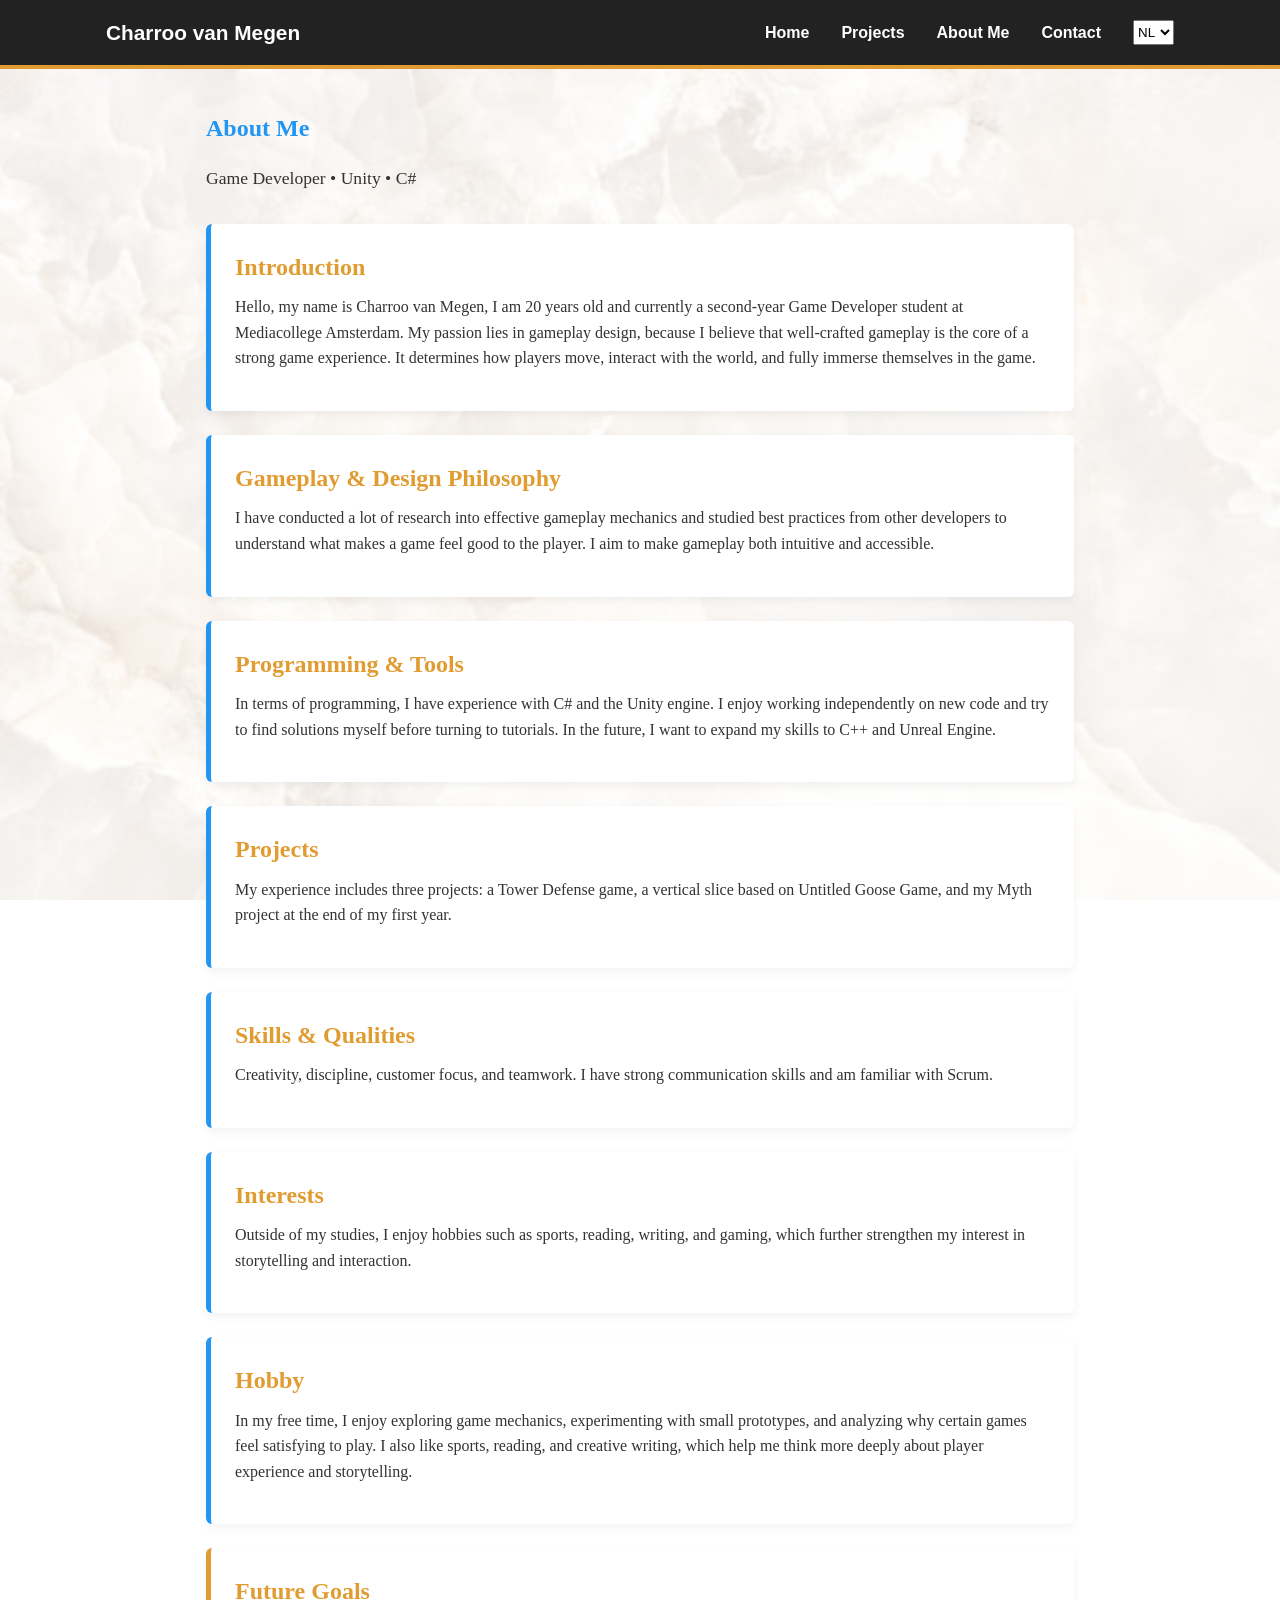
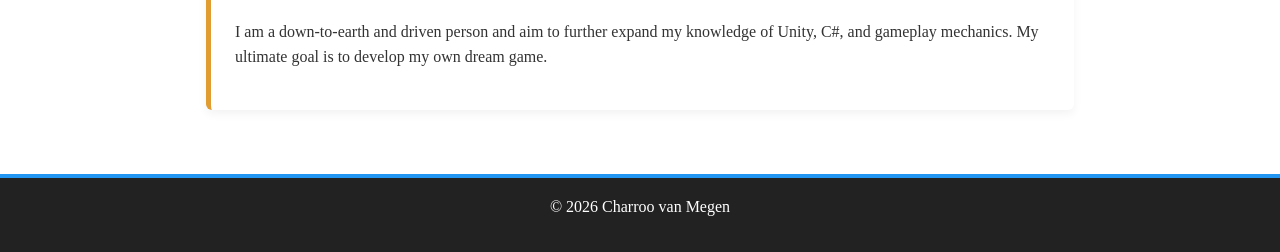
==== about.html @ 929fa4f2 "Add files via upload" ====
<!DOCTYPE html>
<html lang="nl">
<head>
  <meta charset="UTF-8">
  <title data-i18n="page_about_title">About Me</title>
  <link rel="stylesheet" href="style.css">
</head>
<body>

<header>
  <nav class="navbar">

    <div class="logo">
      <a href="index.html">Charroo van Megen</a>
    </div>

    <div class="nav-links">
      <a href="index.html" data-i18n="nav_home">Home</a>
      <a href="projects.html" data-i18n="nav_projects">Projects</a>
      <a href="about.html" data-i18n="nav_about">About Me</a>
      <a href="contact.html" data-i18n="nav_contact">Contact</a>

      <select id="languageSelect" onchange="setLanguage(this.value)">
        <option value="nl">NL</option>
        <option value="en">EN</option>
        <option value="es">ES</option>
      </select>
    </div>

  </nav>
</header>

<div class="container">

  <!-- Header -->
  <section class="about-header">
    <h1 data-i18n="about_title">About Me</h1>
    <p class="intro" data-i18n="about_subtitle">
      Game Developer • Unity • C#
    </p>
  </section>

  <!-- Introduction -->
  <section class="about-section">
    <h2 data-i18n="about_intro_title">Introduction</h2>
    <p data-i18n="about_intro">
      Hello, my name is Charroo van Megen, I am 20 years old and currently a second-year Game Developer student at Mediacollege Amsterdam. 
      My passion lies in gameplay design, because I believe that well-crafted gameplay is the core of a strong game experience. 
      It determines how players move, interact with the world, and fully immerse themselves in the game.
    </p>
  </section>

  <!-- Gameplay Philosophy -->
  <section class="about-section">
    <h2 data-i18n="about_gameplay_title">Gameplay & Design Philosophy</h2>
    <p data-i18n="about_gameplay_text">
      I have conducted a lot of research into effective gameplay mechanics and studied best practices from other developers 
      to understand what makes a game feel good to the player. I aim to make gameplay both intuitive and accessible.
    </p>
  </section>

  <!-- Programming -->
  <section class="about-section">
    <h2 data-i18n="about_programming_title">Programming & Tools</h2>
    <p data-i18n="about_programming_text">
      In terms of programming, I have experience with C# and the Unity engine. I enjoy working independently on new code 
      and try to find solutions myself before turning to tutorials. In the future, I want to expand my skills to C++ and Unreal Engine.
    </p>
  </section>

  <!-- Projects -->
  <section class="about-section">
    <h2 data-i18n="about_projects_title">Projects</h2>
    <p data-i18n="about_projects_text">
      My experience includes three projects: a Tower Defense game, a vertical slice based on Untitled Goose Game, 
      and my Myth project at the end of my first year.
    </p>
  </section>

  <!-- Skills -->
  <section class="about-section">
    <h2 data-i18n="about_skills_title">Skills & Qualities</h2>
    <p data-i18n="about_skills_text">
      Creativity, discipline, customer focus, and teamwork. I have strong communication skills and am familiar with Scrum.
    </p>
  </section>

  <!-- Interests -->
  <section class="about-section">
    <h2 data-i18n="about_interests_title">Interests</h2>
    <p data-i18n="about_interests_text">
      Outside of my studies, I enjoy hobbies such as sports, reading, writing, and gaming, which further strengthen my interest in storytelling and interaction.
    </p>
  </section>

  <!-- 🔽 NEW: Hobby (Collapsible) -->
  <section class="about-section">
    <h2 class="collapsible" onclick="toggleSection(this)">
      <span data-i18n="about_hobby_title">Hobby</span>
    </h2>
    <p class="collapsible-content" data-i18n="about_hobby_text">
      In my free time, I enjoy exploring game mechanics, experimenting with small prototypes, 
      and analyzing why certain games feel satisfying to play. I also like sports, reading, 
      and creative writing, which help me think more deeply about player experience and storytelling.
    </p>
  </section>

  <!-- Goals -->
  <section class="about-section about-goal">
    <h2 data-i18n="about_goals_title">Future Goals</h2>
    <p data-i18n="about_goals">
      I am a down-to-earth and driven person and aim to further expand my knowledge of Unity, C#, and gameplay mechanics. 
      My ultimate goal is to develop my own dream game.
    </p>
  </section>

</div>

<footer>
  <p data-i18n="footer">© 2026 Charroo van Megen</p>
</footer>

<script src="script.js"></script>
</body>
</html>
---- style.css ----
/* =========================
   VARIABLES
========================= */
:root {
  --dark: #222;
  --light-bg: #f4f4f4;
  --text: #333;
  --white: #ffffff;

  --mango: #E09C31;
  --azure: #2196F3;
}

/* =========================
   RESET & BASE
========================= */
* {
  margin: 0;
  padding: 0;
  box-sizing: border-box;
}

html, body {
  height: 100%;
}

body {
  font-family: 'Playfair Display', serif;
  background: url('Quartz.Background.jpg') no-repeat center center fixed;
  background-size: cover;
  color: var(--text);
  line-height: 1.6;

  display: flex;
  flex-direction: column;
}

/* Optional overlay for readability */
body::before {
  content: "";
  position: fixed;
  top: 0; left: 0;
  width: 100%; height: 100%;
  background: rgba(255, 255, 255, 0.7);
  z-index: -1;
}

/* UI elements use clean sans-serif */
.navbar,
.nav-links a,
.logo a,
button,
select,
.home-card a,
.contact-card a {
  font-family: Arial, sans-serif;
}

/* =========================
   HEADER & NAVIGATION
========================= */
header {
  background: var(--dark);
  color: var(--white);
  border-bottom: 4px solid var(--mango);
}

.navbar {
  max-width: 1100px;
  margin: auto;
  padding: 1rem;

  display: flex;
  justify-content: space-between;
  align-items: center;
}

.logo a {
  color: var(--white);
  text-decoration: none;
  font-weight: bold;
  font-size: 1.3rem;
}

.nav-links {
  display: flex;
  gap: 2rem;
}

.nav-links a {
  color: var(--white);
  text-decoration: none;
  font-weight: bold;
  position: relative;
  transition: color 0.3s ease;
}

.nav-links a::after {
  content: "";
  position: absolute;
  width: 0;
  height: 2px;
  background: var(--azure);
  left: 0;
  bottom: -5px;
  transition: width 0.3s ease;
}

.nav-links a:hover {
  color: var(--mango);
}

.nav-links a:hover::after {
  width: 100%;
}

/* =========================
   CONTAINER
========================= */
.container {
  max-width: 900px;
  margin: 2.5rem auto;
  padding: 0 1rem;
  flex: 1;
}

/* =========================
   HEADINGS & TEXT
========================= */
h1, h2 {
  font-family: 'Merriweather', serif;
  font-weight: 700;
}

h1 {
  margin-bottom: 1rem;
  color: var(--azure);
}

h2 {
  color: var(--mango);
  margin-bottom: 0.5rem;
}

p {
  margin-bottom: 1rem;
  font-weight: 400;
}

a {
  color: var(--azure);
}

a:hover {
  color: var(--mango);
}

/* =========================
   HOME PAGE
========================= */
.home-intro {
  margin-bottom: 2.5rem;
}

.home-about {
  background: var(--white);
  padding: 1.5rem;
  border-radius: 6px;
  border-left: 5px solid var(--mango);
  box-shadow: 0 4px 10px rgba(0,0,0,0.05);
  margin-bottom: 2rem;
}

.home-sections {
  display: grid;
  grid-template-columns: repeat(auto-fit, minmax(250px, 1fr));
  gap: 1.5rem;
}

.home-card {
  background: var(--white);
  padding: 1.5rem;
  border-radius: 6px;
  border-top: 5px solid var(--mango);
  box-shadow: 0 4px 10px rgba(0,0,0,0.05);
  transition: transform 0.3s ease, box-shadow 0.3s ease;
}

.home-card:hover {
  transform: translateY(-5px);
  box-shadow: 0 8px 18px rgba(0,0,0,0.1);
}

/* =========================
   ABOUT PAGE
========================= */
.about-header {
  margin-bottom: 2rem;
}

.intro {
  font-size: 1.1rem;
  max-width: 720px;
}

.about-section {
  background: var(--white);
  padding: 1.5rem;
  margin-bottom: 1.5rem;
  border-left: 5px solid var(--azure);
  border-radius: 6px;
  box-shadow: 0 4px 10px rgba(0,0,0,0.05);
}

.about-goal {
  border-left-color: var(--mango);
}

/* =========================
   CONTACT PAGE
========================= */
.contact-intro {
  max-width: 650px;
  margin-bottom: 2rem;
}

.contact-grid {
  display: grid;
  grid-template-columns: repeat(auto-fit, minmax(220px, 1fr));
  gap: 1.5rem;
  align-items: stretch;
}

.contact-card {
  background: var(--white);
  padding: 1.5rem;
  border-radius: 6px;
  border-top: 5px solid var(--azure);
  box-shadow: 0 4px 10px rgba(0,0,0,0.05);
  text-align: center;
  transition: transform 0.25s ease, box-shadow 0.25s ease;

  height: 100%;
  display: flex;
  flex-direction: column;
  justify-content: center;
}

.contact-card:nth-child(2) {
  border-top: 5px solid var(--mango);
}

.contact-card:hover {
  transform: translateY(-4px);
  box-shadow: 0 8px 18px rgba(0,0,0,0.1);
}

/* =========================
   MODAL (ADDED)
========================= */

.modal {
  display: none;
  position: fixed;
  inset: 0;

  background: rgba(0, 0, 0, 0.6);
  z-index: 9999;

  justify-content: center;
  align-items: center;
}

.modal-content {
  background: var(--white);
  padding: 2rem;
  border-radius: 8px;

  width: min(400px, 90%);
  text-align: center;

  border-top: 5px solid var(--mango);
  box-shadow: 0 10px 25px rgba(0, 0, 0, 0.25);
}

.modal-content h2 {
  color: var(--azure);
  margin-bottom: 0.5rem;
}

.modal-content p {
  margin-bottom: 1.5rem;
  word-break: break-word;
}

.modal-buttons {
  display: flex;
  justify-content: center;
  gap: 1rem;
}

.modal-buttons button {
  padding: 0.6rem 1.2rem;
  border: none;
  border-radius: 6px;
  cursor: pointer;
  font-family: Arial, sans-serif;
  transition: 0.2s ease;
}

.confirm {
  background: var(--azure);
  color: white;
}

.confirm:hover {
  background: var(--mango);
}

.cancel {
  background: #ddd;
}

.cancel:hover {
  background: #bbb;
}

/* =========================
   FOOTER
========================= */
footer {
  text-align: center;
  padding: 1rem;
  margin-top: 0;

  background: var(--dark);
  color: var(--white);
  border-top: 4px solid var(--azure);
}
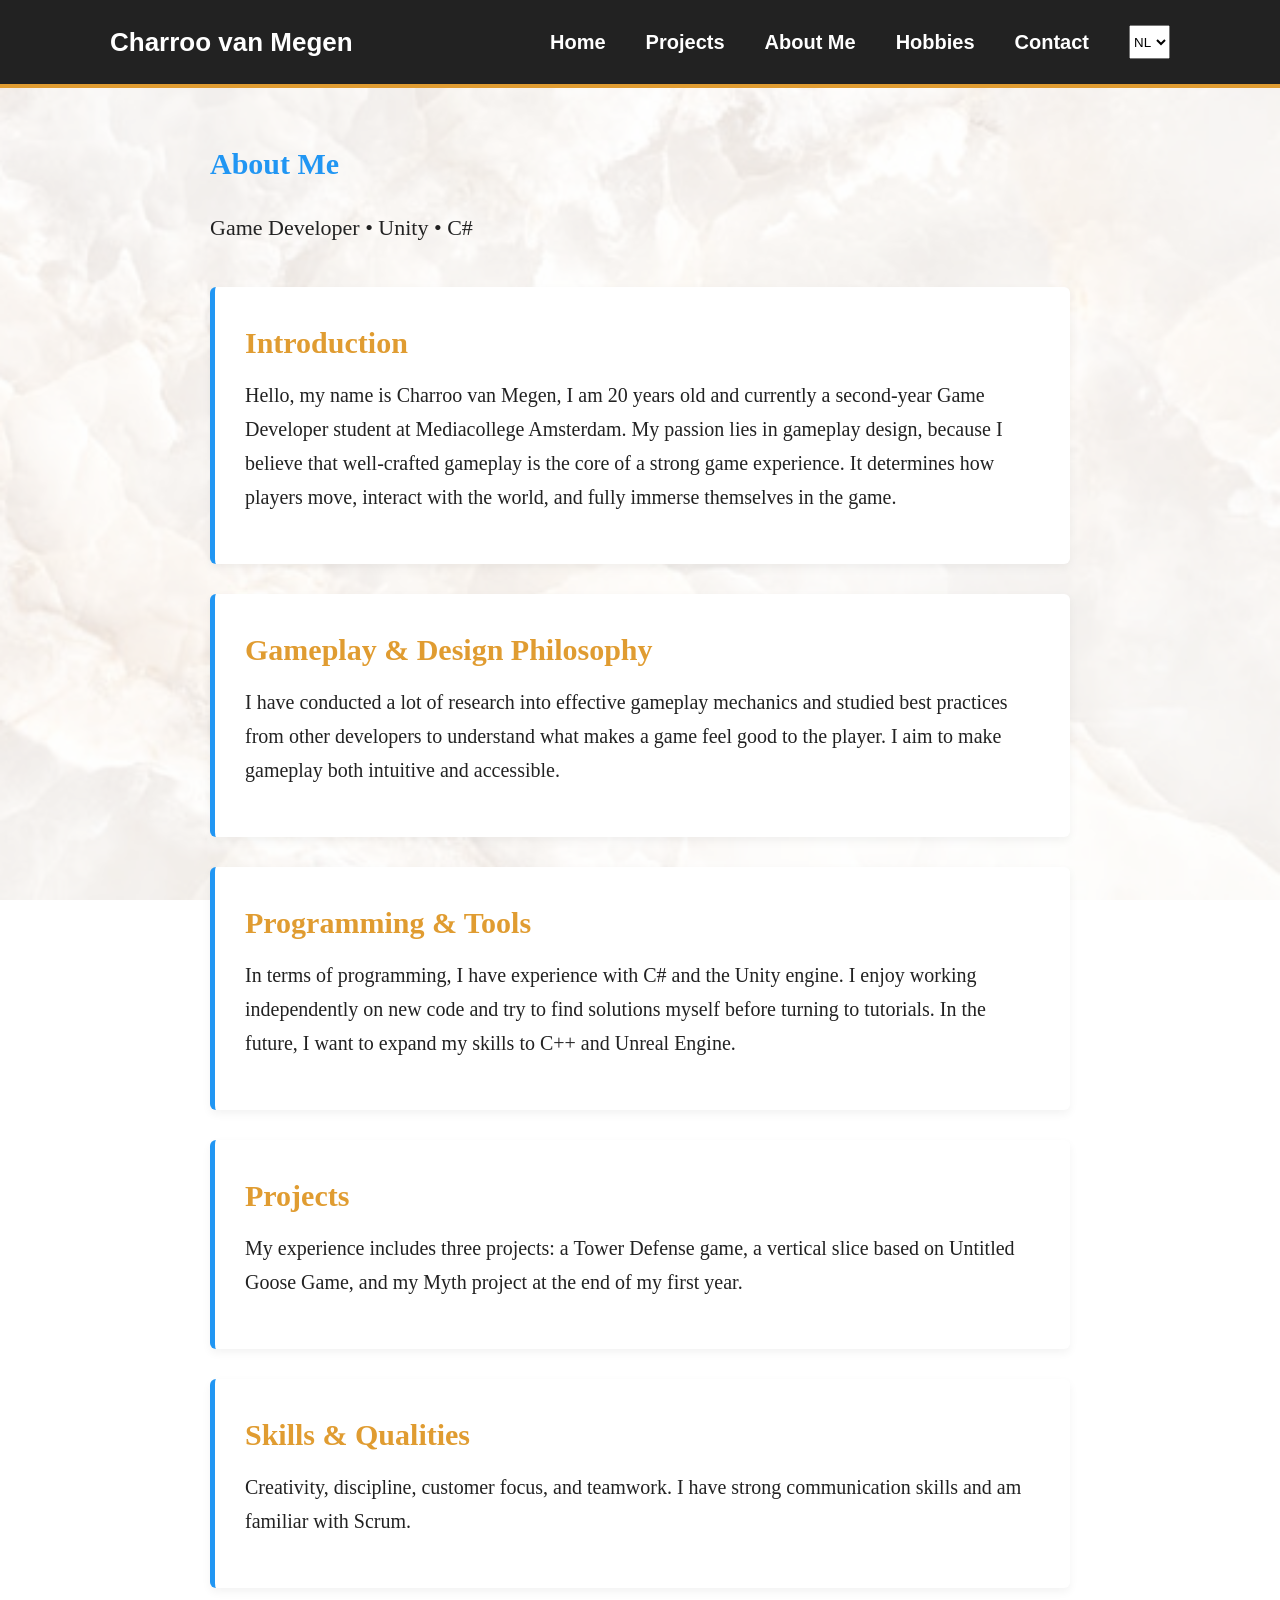
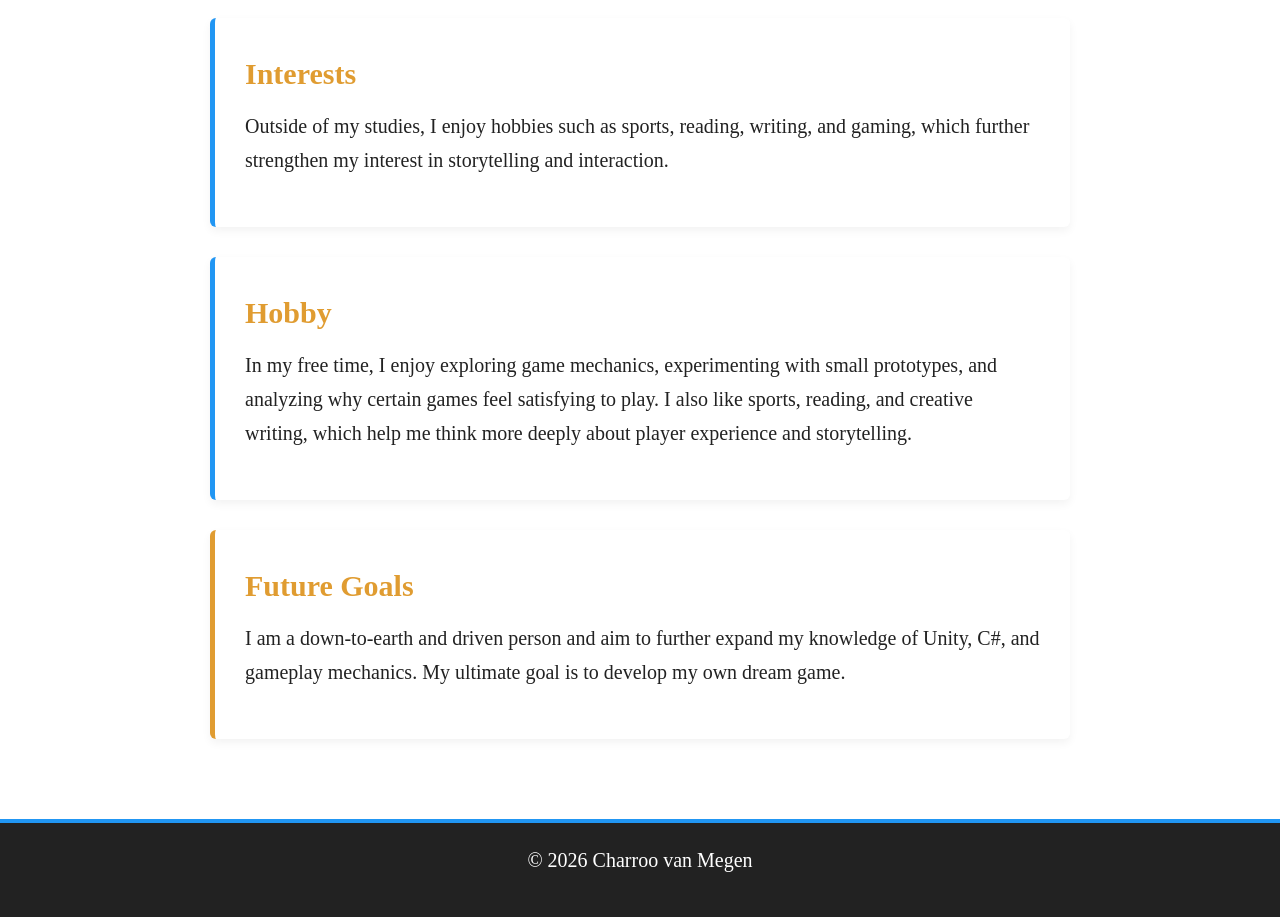
==== commit 4cd2f774: "site adjustements" ====
--- a/about.html
+++ b/about.html
@@ -2,6 +2,7 @@
 <html lang="nl">
 <head>
   <meta charset="UTF-8">
+  <meta name="viewport" content="width=device-width, initial-scale=1.0">
   <title data-i18n="page_about_title">About Me</title>
   <link rel="stylesheet" href="style.css">
 </head>
@@ -17,7 +18,8 @@
     <div class="nav-links">
       <a href="index.html" data-i18n="nav_home">Home</a>
       <a href="projects.html" data-i18n="nav_projects">Projects</a>
-      <a href="about.html" data-i18n="nav_about">About Me</a>
+      <a href="about.html" data-i18n="nav_about" aria-current="page">About Me</a>
+      <a href="Personal.html">Hobbies</a>
       <a href="contact.html" data-i18n="nav_contact">Contact</a>
 
       <select id="languageSelect" onchange="setLanguage(this.value)">
--- a/style.css
+++ b/style.css
@@ -24,12 +24,16 @@
   height: 100%;
 }
 
+html {
+  font-size: 125%;
+}
+
 body {
   font-family: 'Playfair Display', serif;
   background: url('Quartz.Background.jpg') no-repeat center center fixed;
   background-size: cover;
-  color: var(--text);
-  line-height: 1.6;
+  color: #222;
+  line-height: 1.7;
 
   display: flex;
   flex-direction: column;
@@ -114,11 +118,25 @@
   width: 100%;
 }
 
+@media (max-width: 700px) {
+  .navbar {
+    flex-direction: column;
+    gap: 0.75rem;
+  }
+
+  .nav-links {
+    flex-wrap: wrap;
+    justify-content: center;
+    gap: 0.75rem 1rem;
+    width: 100%;
+  }
+}
+
 /* =========================
    CONTAINER
 ========================= */
 .container {
-  max-width: 900px;
+  width: min(900px, 100%);
   margin: 2.5rem auto;
   padding: 0 1rem;
   flex: 1;
@@ -237,6 +255,7 @@
   border-radius: 6px;
   border-top: 5px solid var(--azure);
   box-shadow: 0 4px 10px rgba(0,0,0,0.05);
+  color: inherit;
   text-align: center;
   transition: transform 0.25s ease, box-shadow 0.25s ease;
 
@@ -253,6 +272,44 @@
 .contact-card:hover {
   transform: translateY(-4px);
   box-shadow: 0 8px 18px rgba(0,0,0,0.1);
+}
+
+.contact-toggle {
+  display: flex;
+  flex-direction: column;
+  align-items: center;
+  gap: 0.35rem;
+  width: 100%;
+  padding: 0;
+  border: 0;
+  background: none;
+  color: inherit;
+  cursor: pointer;
+}
+
+.contact-title {
+  color: var(--mango);
+  font: 700 1.5rem 'Merriweather', serif;
+}
+
+.contact-hint {
+  color: #555;
+  font: 0.8rem/1.4 Arial, sans-serif;
+}
+
+.contact-toggle:focus-visible,
+.contact-details a:focus-visible {
+  outline: 3px solid var(--azure);
+  outline-offset: 3px;
+}
+
+.contact-details {
+  margin-top: 1rem;
+  overflow-wrap: anywhere;
+}
+
+.contact-details a {
+  font: 1rem/1.5 Arial, sans-serif;
 }
 
 /* =========================
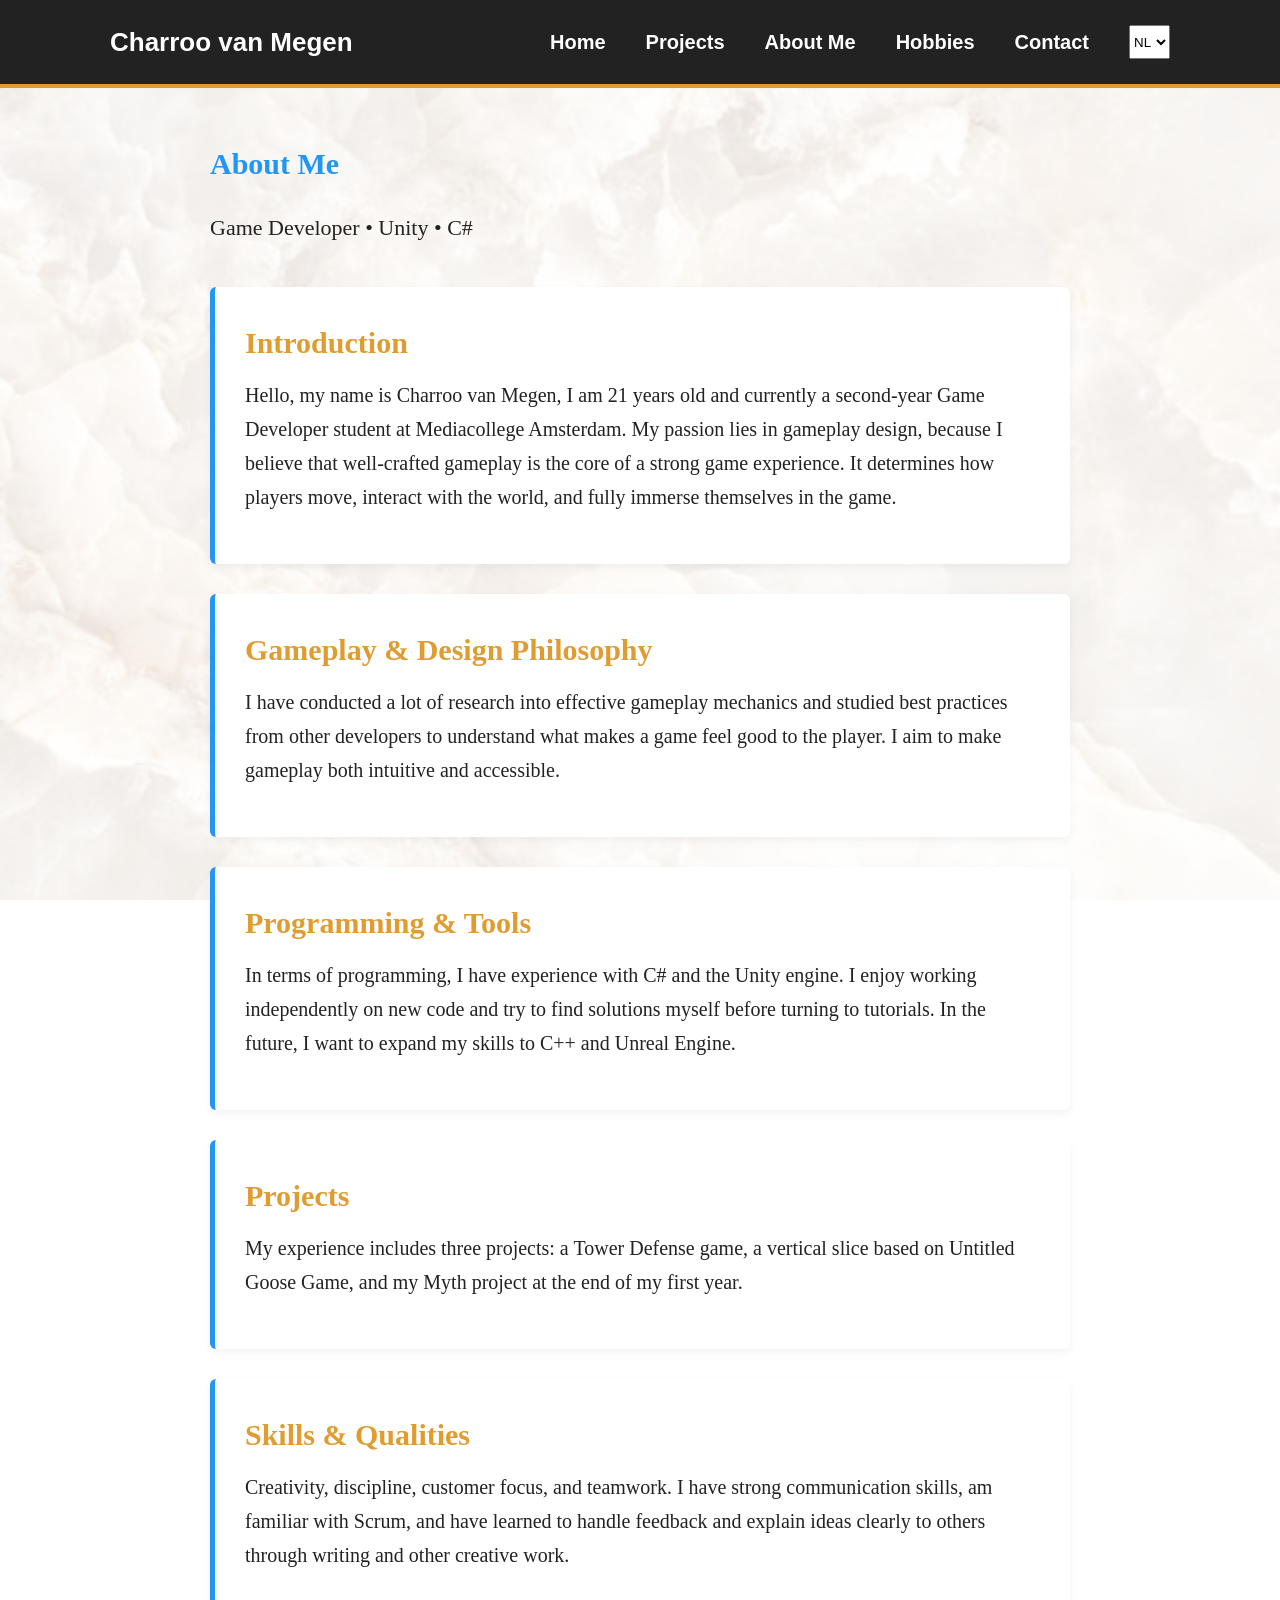
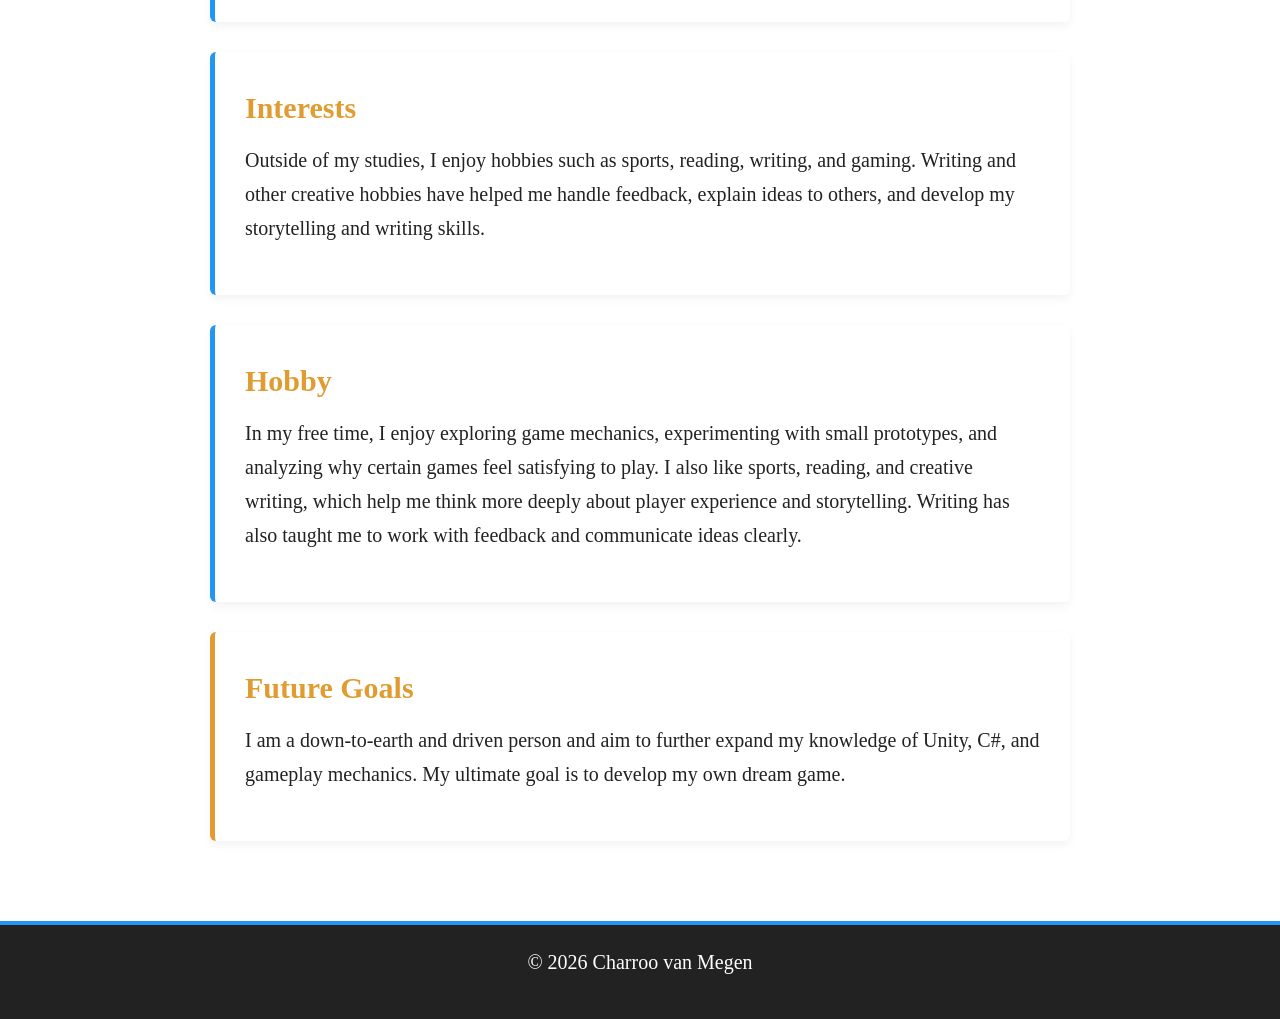
==== commit 57cef7f2: "change + pic" ====
--- a/about.html
+++ b/about.html
@@ -46,7 +46,7 @@
   <section class="about-section">
     <h2 data-i18n="about_intro_title">Introduction</h2>
     <p data-i18n="about_intro">
-      Hello, my name is Charroo van Megen, I am 20 years old and currently a second-year Game Developer student at Mediacollege Amsterdam. 
+      Hello, my name is Charroo van Megen, I am 21 years old and currently a second-year Game Developer student at Mediacollege Amsterdam.
       My passion lies in gameplay design, because I believe that well-crafted gameplay is the core of a strong game experience. 
       It determines how players move, interact with the world, and fully immerse themselves in the game.
     </p>
@@ -83,7 +83,7 @@
   <section class="about-section">
     <h2 data-i18n="about_skills_title">Skills & Qualities</h2>
     <p data-i18n="about_skills_text">
-      Creativity, discipline, customer focus, and teamwork. I have strong communication skills and am familiar with Scrum.
+      Creativity, discipline, customer focus, and teamwork. I have strong communication skills, am familiar with Scrum, and have learned to handle feedback and explain ideas clearly to others through writing and other creative work.
     </p>
   </section>
 
@@ -91,7 +91,7 @@
   <section class="about-section">
     <h2 data-i18n="about_interests_title">Interests</h2>
     <p data-i18n="about_interests_text">
-      Outside of my studies, I enjoy hobbies such as sports, reading, writing, and gaming, which further strengthen my interest in storytelling and interaction.
+      Outside of my studies, I enjoy hobbies such as sports, reading, writing, and gaming. Writing and other creative hobbies have helped me handle feedback, explain ideas to others, and develop my storytelling and writing skills.
     </p>
   </section>
 
@@ -103,7 +103,7 @@
     <p class="collapsible-content" data-i18n="about_hobby_text">
       In my free time, I enjoy exploring game mechanics, experimenting with small prototypes, 
       and analyzing why certain games feel satisfying to play. I also like sports, reading, 
-      and creative writing, which help me think more deeply about player experience and storytelling.
+      and creative writing, which help me think more deeply about player experience and storytelling. Writing has also taught me to work with feedback and communicate ideas clearly.
     </p>
   </section>
 
--- a/style.css
+++ b/style.css
@@ -177,7 +177,29 @@
    HOME PAGE
 ========================= */
 .home-intro {
+  display: flex;
+  align-items: center;
+  justify-content: space-between;
+  gap: 2rem;
   margin-bottom: 2.5rem;
+}
+
+.home-intro-text {
+  flex: 1;
+}
+
+.home-intro-text p {
+  margin-bottom: 0;
+}
+
+.home-profile-image {
+  display: block;
+  width: min(250px, 35%);
+  aspect-ratio: 4 / 5;
+  object-fit: cover;
+  border: 4px solid var(--white);
+  border-radius: 8px;
+  box-shadow: 0 4px 10px rgba(0,0,0,0.12);
 }
 
 .home-about {
@@ -207,6 +229,17 @@
 .home-card:hover {
   transform: translateY(-5px);
   box-shadow: 0 8px 18px rgba(0,0,0,0.1);
+}
+
+@media (max-width: 600px) {
+  .home-intro {
+    flex-direction: column;
+    align-items: flex-start;
+  }
+
+  .home-profile-image {
+    width: min(250px, 100%);
+  }
 }
 
 /* =========================
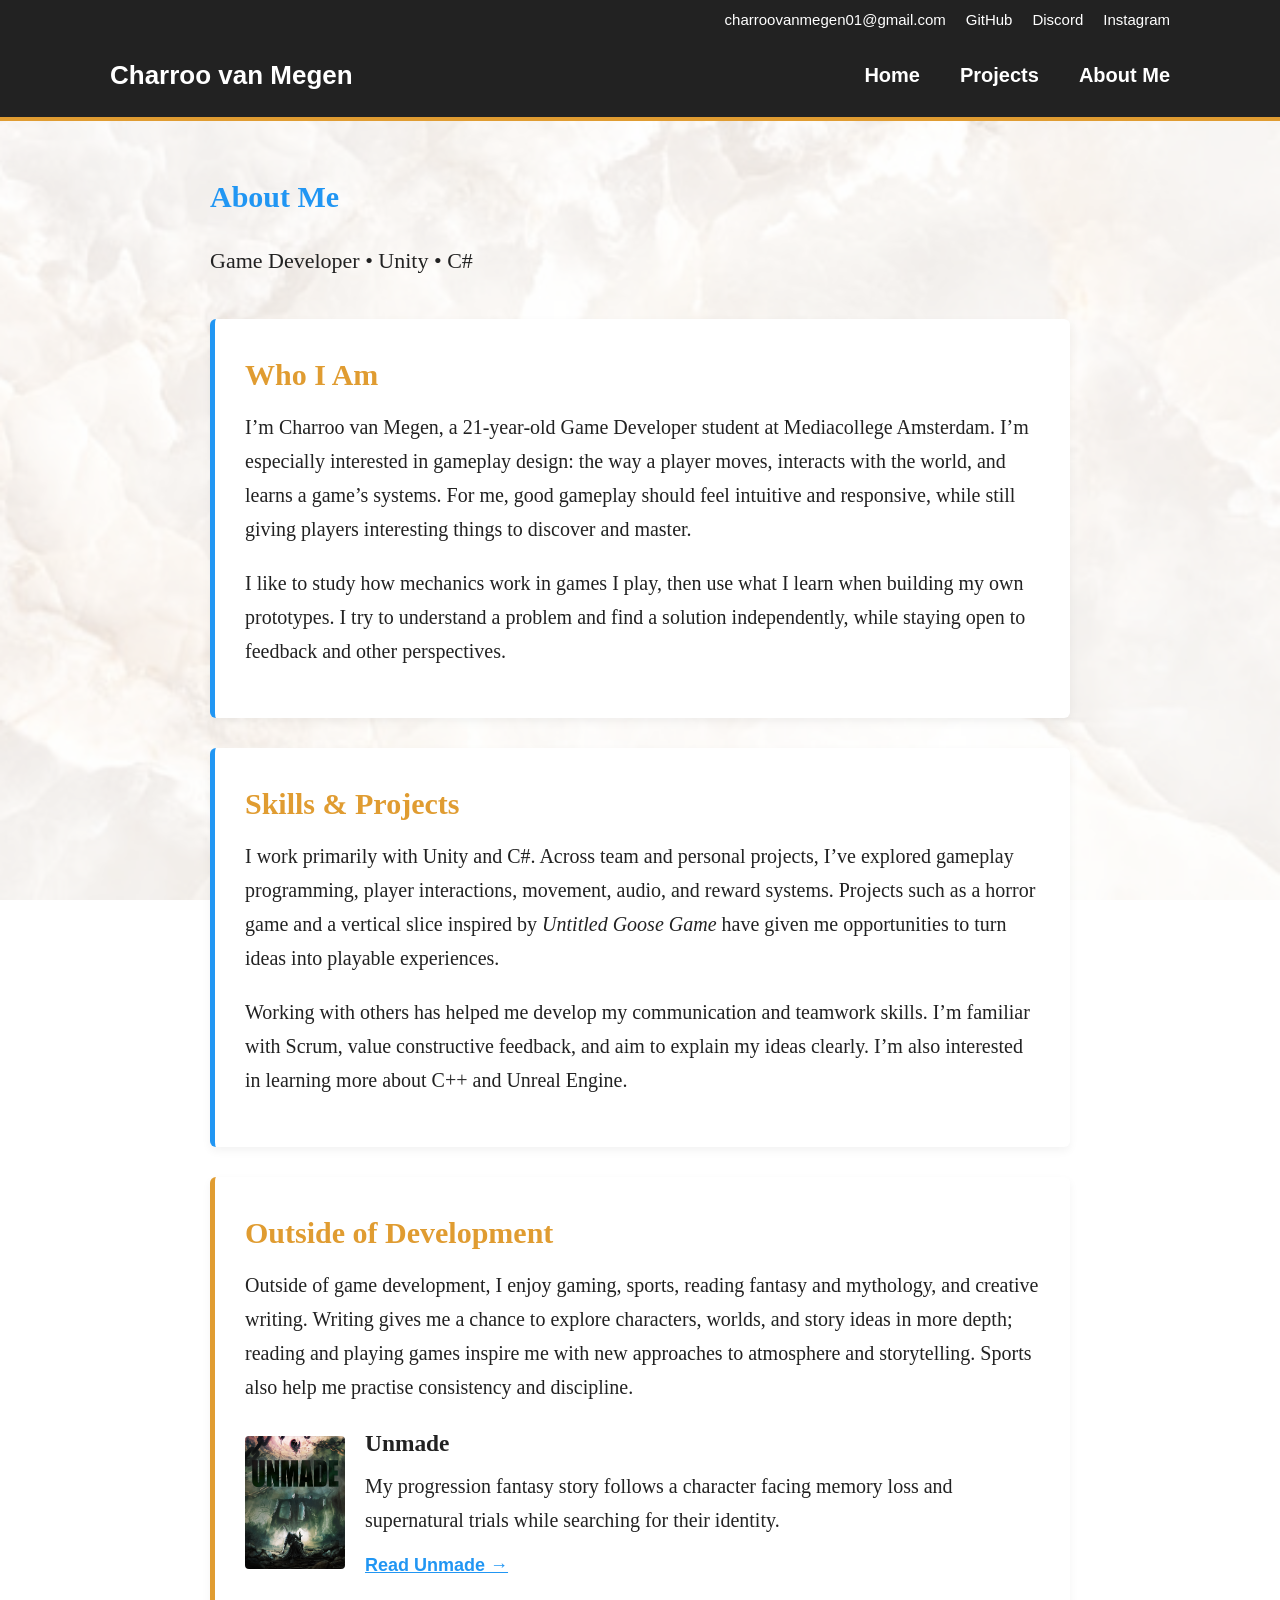
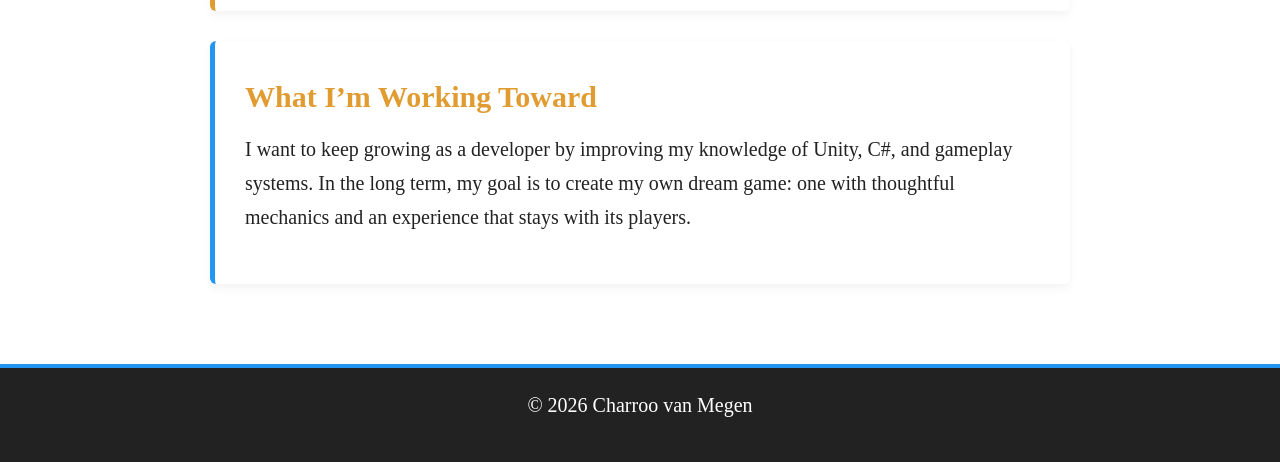
==== commit 8e4b76f9: "site change" ====
--- a/about.html
+++ b/about.html
@@ -1,127 +1,72 @@
 <!DOCTYPE html>
-<html lang="nl">
+<html lang="en">
 <head>
   <meta charset="UTF-8">
   <meta name="viewport" content="width=device-width, initial-scale=1.0">
-  <title data-i18n="page_about_title">About Me</title>
+  <title>About Me | Charroo van Megen</title>
   <link rel="stylesheet" href="style.css">
 </head>
+
 <body>
+<header>
+  <nav class="contact-bar" aria-label="Contact links">
+    <a href="mailto:charroovanmegen01@gmail.com">charroovanmegen01@gmail.com</a>
+    <a href="https://github.com/charroo-van-megen" target="_blank" rel="noopener noreferrer">GitHub</a>
+    <a href="https://discord.com/users/kashikoi1478" target="_blank" rel="noopener noreferrer">Discord</a>
+    <a href="https://www.instagram.com/C.W.van.Megen" target="_blank" rel="noopener noreferrer">Instagram</a>
+  </nav>
 
-<header>
-  <nav class="navbar">
-
+  <nav class="navbar" aria-label="Main navigation">
     <div class="logo">
       <a href="index.html">Charroo van Megen</a>
     </div>
-
     <div class="nav-links">
-      <a href="index.html" data-i18n="nav_home">Home</a>
-      <a href="projects.html" data-i18n="nav_projects">Projects</a>
-      <a href="about.html" data-i18n="nav_about" aria-current="page">About Me</a>
-      <a href="Personal.html">Hobbies</a>
-      <a href="contact.html" data-i18n="nav_contact">Contact</a>
-
-      <select id="languageSelect" onchange="setLanguage(this.value)">
-        <option value="nl">NL</option>
-        <option value="en">EN</option>
-        <option value="es">ES</option>
-      </select>
+      <a href="index.html">Home</a>
+      <a href="projects.html">Projects</a>
+      <a href="about.html" aria-current="page">About Me</a>
     </div>
-
   </nav>
 </header>
 
-<div class="container">
-
-  <!-- Header -->
+<main class="container">
   <section class="about-header">
-    <h1 data-i18n="about_title">About Me</h1>
-    <p class="intro" data-i18n="about_subtitle">
-      Game Developer • Unity • C#
-    </p>
+    <h1>About Me</h1>
+    <p class="intro">Game Developer • Unity • C#</p>
   </section>
 
-  <!-- Introduction -->
   <section class="about-section">
-    <h2 data-i18n="about_intro_title">Introduction</h2>
-    <p data-i18n="about_intro">
-      Hello, my name is Charroo van Megen, I am 21 years old and currently a second-year Game Developer student at Mediacollege Amsterdam.
-      My passion lies in gameplay design, because I believe that well-crafted gameplay is the core of a strong game experience. 
-      It determines how players move, interact with the world, and fully immerse themselves in the game.
-    </p>
+    <h2>Who I Am</h2>
+    <p>I’m Charroo van Megen, a 21-year-old Game Developer student at Mediacollege Amsterdam. I’m especially interested in gameplay design: the way a player moves, interacts with the world, and learns a game’s systems. For me, good gameplay should feel intuitive and responsive, while still giving players interesting things to discover and master.</p>
+    <p>I like to study how mechanics work in games I play, then use what I learn when building my own prototypes. I try to understand a problem and find a solution independently, while staying open to feedback and other perspectives.</p>
   </section>
 
-  <!-- Gameplay Philosophy -->
   <section class="about-section">
-    <h2 data-i18n="about_gameplay_title">Gameplay & Design Philosophy</h2>
-    <p data-i18n="about_gameplay_text">
-      I have conducted a lot of research into effective gameplay mechanics and studied best practices from other developers 
-      to understand what makes a game feel good to the player. I aim to make gameplay both intuitive and accessible.
-    </p>
+    <h2>Skills & Projects</h2>
+    <p>I work primarily with Unity and C#. Across team and personal projects, I’ve explored gameplay programming, player interactions, movement, audio, and reward systems. Projects such as a horror game and a vertical slice inspired by <em>Untitled Goose Game</em> have given me opportunities to turn ideas into playable experiences.</p>
+    <p>Working with others has helped me develop my communication and teamwork skills. I’m familiar with Scrum, value constructive feedback, and aim to explain my ideas clearly. I’m also interested in learning more about C++ and Unreal Engine.</p>
   </section>
 
-  <!-- Programming -->
-  <section class="about-section">
-    <h2 data-i18n="about_programming_title">Programming & Tools</h2>
-    <p data-i18n="about_programming_text">
-      In terms of programming, I have experience with C# and the Unity engine. I enjoy working independently on new code 
-      and try to find solutions myself before turning to tutorials. In the future, I want to expand my skills to C++ and Unreal Engine.
-    </p>
+  <section class="about-section about-goal">
+    <h2>Outside of Development</h2>
+    <p>Outside of game development, I enjoy gaming, sports, reading fantasy and mythology, and creative writing. Writing gives me a chance to explore characters, worlds, and story ideas in more depth; reading and playing games inspire me with new approaches to atmosphere and storytelling. Sports also help me practise consistency and discipline.</p>
+    <div class="novel-preview">
+      <img src="covGREENTEXT.png" alt="Cover of Unmade" loading="lazy">
+      <div>
+        <h3>Unmade</h3>
+        <p>My progression fantasy story follows a character facing memory loss and supernatural trials while searching for their identity.</p>
+        <a href="https://www.royalroad.com/fiction/140196/unmade" target="_blank" rel="noopener noreferrer">Read Unmade →</a>
+      </div>
+    </div>
   </section>
 
-  <!-- Projects -->
   <section class="about-section">
-    <h2 data-i18n="about_projects_title">Projects</h2>
-    <p data-i18n="about_projects_text">
-      My experience includes three projects: a Tower Defense game, a vertical slice based on Untitled Goose Game, 
-      and my Myth project at the end of my first year.
-    </p>
+    <h2>What I’m Working Toward</h2>
+    <p>I want to keep growing as a developer by improving my knowledge of Unity, C#, and gameplay systems. In the long term, my goal is to create my own dream game: one with thoughtful mechanics and an experience that stays with its players.</p>
   </section>
-
-  <!-- Skills -->
-  <section class="about-section">
-    <h2 data-i18n="about_skills_title">Skills & Qualities</h2>
-    <p data-i18n="about_skills_text">
-      Creativity, discipline, customer focus, and teamwork. I have strong communication skills, am familiar with Scrum, and have learned to handle feedback and explain ideas clearly to others through writing and other creative work.
-    </p>
-  </section>
-
-  <!-- Interests -->
-  <section class="about-section">
-    <h2 data-i18n="about_interests_title">Interests</h2>
-    <p data-i18n="about_interests_text">
-      Outside of my studies, I enjoy hobbies such as sports, reading, writing, and gaming. Writing and other creative hobbies have helped me handle feedback, explain ideas to others, and develop my storytelling and writing skills.
-    </p>
-  </section>
-
-  <!-- 🔽 NEW: Hobby (Collapsible) -->
-  <section class="about-section">
-    <h2 class="collapsible" onclick="toggleSection(this)">
-      <span data-i18n="about_hobby_title">Hobby</span>
-    </h2>
-    <p class="collapsible-content" data-i18n="about_hobby_text">
-      In my free time, I enjoy exploring game mechanics, experimenting with small prototypes, 
-      and analyzing why certain games feel satisfying to play. I also like sports, reading, 
-      and creative writing, which help me think more deeply about player experience and storytelling. Writing has also taught me to work with feedback and communicate ideas clearly.
-    </p>
-  </section>
-
-  <!-- Goals -->
-  <section class="about-section about-goal">
-    <h2 data-i18n="about_goals_title">Future Goals</h2>
-    <p data-i18n="about_goals">
-      I am a down-to-earth and driven person and aim to further expand my knowledge of Unity, C#, and gameplay mechanics. 
-      My ultimate goal is to develop my own dream game.
-    </p>
-  </section>
-
-</div>
+</main>
 
 <footer>
-  <p data-i18n="footer">© 2026 Charroo van Megen</p>
+  <p>© 2026 Charroo van Megen</p>
 </footer>
-
-<script src="script.js"></script>
 </body>
-</html>+</html>
--- a/style.css
+++ b/style.css
@@ -51,12 +51,12 @@
 
 /* UI elements use clean sans-serif */
 .navbar,
+.contact-bar,
 .nav-links a,
 .logo a,
 button,
 select,
-.home-card a,
-.contact-card a {
+.home-card a {
   font-family: Arial, sans-serif;
 }
 
@@ -67,6 +67,28 @@
   background: var(--dark);
   color: var(--white);
   border-bottom: 4px solid var(--mango);
+  position: sticky;
+  top: 0;
+  z-index: 1000;
+}
+
+.contact-bar {
+  max-width: 1100px;
+  margin: auto;
+  padding: 0.35rem 1rem 0;
+  display: flex;
+  justify-content: flex-end;
+  gap: 1rem;
+  font-size: 0.75rem;
+}
+
+.contact-bar a {
+  color: var(--white);
+  text-decoration: none;
+}
+
+.contact-bar a:hover {
+  color: var(--mango);
 }
 
 .navbar {
@@ -119,6 +141,12 @@
 }
 
 @media (max-width: 700px) {
+  .contact-bar {
+    flex-wrap: wrap;
+    justify-content: center;
+    gap: 0.25rem 0.75rem;
+  }
+
   .navbar {
     flex-direction: column;
     gap: 0.75rem;
@@ -176,12 +204,91 @@
 /* =========================
    HOME PAGE
 ========================= */
+.project-showcase-heading {
+  margin-bottom: 1.5rem;
+}
+
+.project-showcase-heading p {
+  max-width: 700px;
+}
+
+.project-preview-grid {
+  display: grid;
+  grid-template-columns: repeat(auto-fit, minmax(240px, 1fr));
+  gap: 1.25rem;
+}
+
+.project-preview-card {
+  overflow: hidden;
+  background: var(--white);
+  border-top: 5px solid var(--mango);
+  border-radius: 6px;
+  box-shadow: 0 4px 10px rgba(0,0,0,0.08);
+  transition: transform 0.25s ease, box-shadow 0.25s ease;
+}
+
+.project-preview-card:hover {
+  transform: translateY(-4px);
+  box-shadow: 0 8px 18px rgba(0,0,0,0.12);
+}
+
+.project-preview-media {
+  display: block;
+  width: 100%;
+  height: 170px;
+  object-fit: cover;
+  object-position: center;
+  background: #222;
+}
+
+.project-preview-content {
+  padding: 1rem 1.25rem 1.25rem;
+}
+
+.project-preview-content h2 {
+  font-size: 1.05rem;
+}
+
+.project-preview-content p {
+  min-height: 4.5rem;
+  margin-bottom: 0.75rem;
+}
+
+.project-preview-content a,
+.home-about a,
+.novel-preview a {
+  font: bold 0.9rem Arial, sans-serif;
+}
+
+.novel-preview {
+  display: flex;
+  align-items: center;
+  gap: 1rem;
+  margin-top: 1rem;
+}
+
+.novel-preview img {
+  width: 100px;
+  max-height: 140px;
+  object-fit: cover;
+  border-radius: 4px;
+}
+
+.novel-preview h3 {
+  margin-bottom: 0.25rem;
+}
+
+.novel-preview p {
+  margin-bottom: 0.5rem;
+}
+
 .home-intro {
   display: flex;
   align-items: center;
   justify-content: space-between;
   gap: 2rem;
-  margin-bottom: 2.5rem;
+  min-height: max(540px, calc(100vh - 180px));
+  margin-bottom: 0;
 }
 
 .home-intro-text {
@@ -268,84 +375,6 @@
 }
 
 /* =========================
-   CONTACT PAGE
-========================= */
-.contact-intro {
-  max-width: 650px;
-  margin-bottom: 2rem;
-}
-
-.contact-grid {
-  display: grid;
-  grid-template-columns: repeat(auto-fit, minmax(220px, 1fr));
-  gap: 1.5rem;
-  align-items: stretch;
-}
-
-.contact-card {
-  background: var(--white);
-  padding: 1.5rem;
-  border-radius: 6px;
-  border-top: 5px solid var(--azure);
-  box-shadow: 0 4px 10px rgba(0,0,0,0.05);
-  color: inherit;
-  text-align: center;
-  transition: transform 0.25s ease, box-shadow 0.25s ease;
-
-  height: 100%;
-  display: flex;
-  flex-direction: column;
-  justify-content: center;
-}
-
-.contact-card:nth-child(2) {
-  border-top: 5px solid var(--mango);
-}
-
-.contact-card:hover {
-  transform: translateY(-4px);
-  box-shadow: 0 8px 18px rgba(0,0,0,0.1);
-}
-
-.contact-toggle {
-  display: flex;
-  flex-direction: column;
-  align-items: center;
-  gap: 0.35rem;
-  width: 100%;
-  padding: 0;
-  border: 0;
-  background: none;
-  color: inherit;
-  cursor: pointer;
-}
-
-.contact-title {
-  color: var(--mango);
-  font: 700 1.5rem 'Merriweather', serif;
-}
-
-.contact-hint {
-  color: #555;
-  font: 0.8rem/1.4 Arial, sans-serif;
-}
-
-.contact-toggle:focus-visible,
-.contact-details a:focus-visible {
-  outline: 3px solid var(--azure);
-  outline-offset: 3px;
-}
-
-.contact-details {
-  margin-top: 1rem;
-  overflow-wrap: anywhere;
-}
-
-.contact-details a {
-  font: 1rem/1.5 Arial, sans-serif;
-}
-
-/* =========================
    MODAL (ADDED)
 ========================= */
 
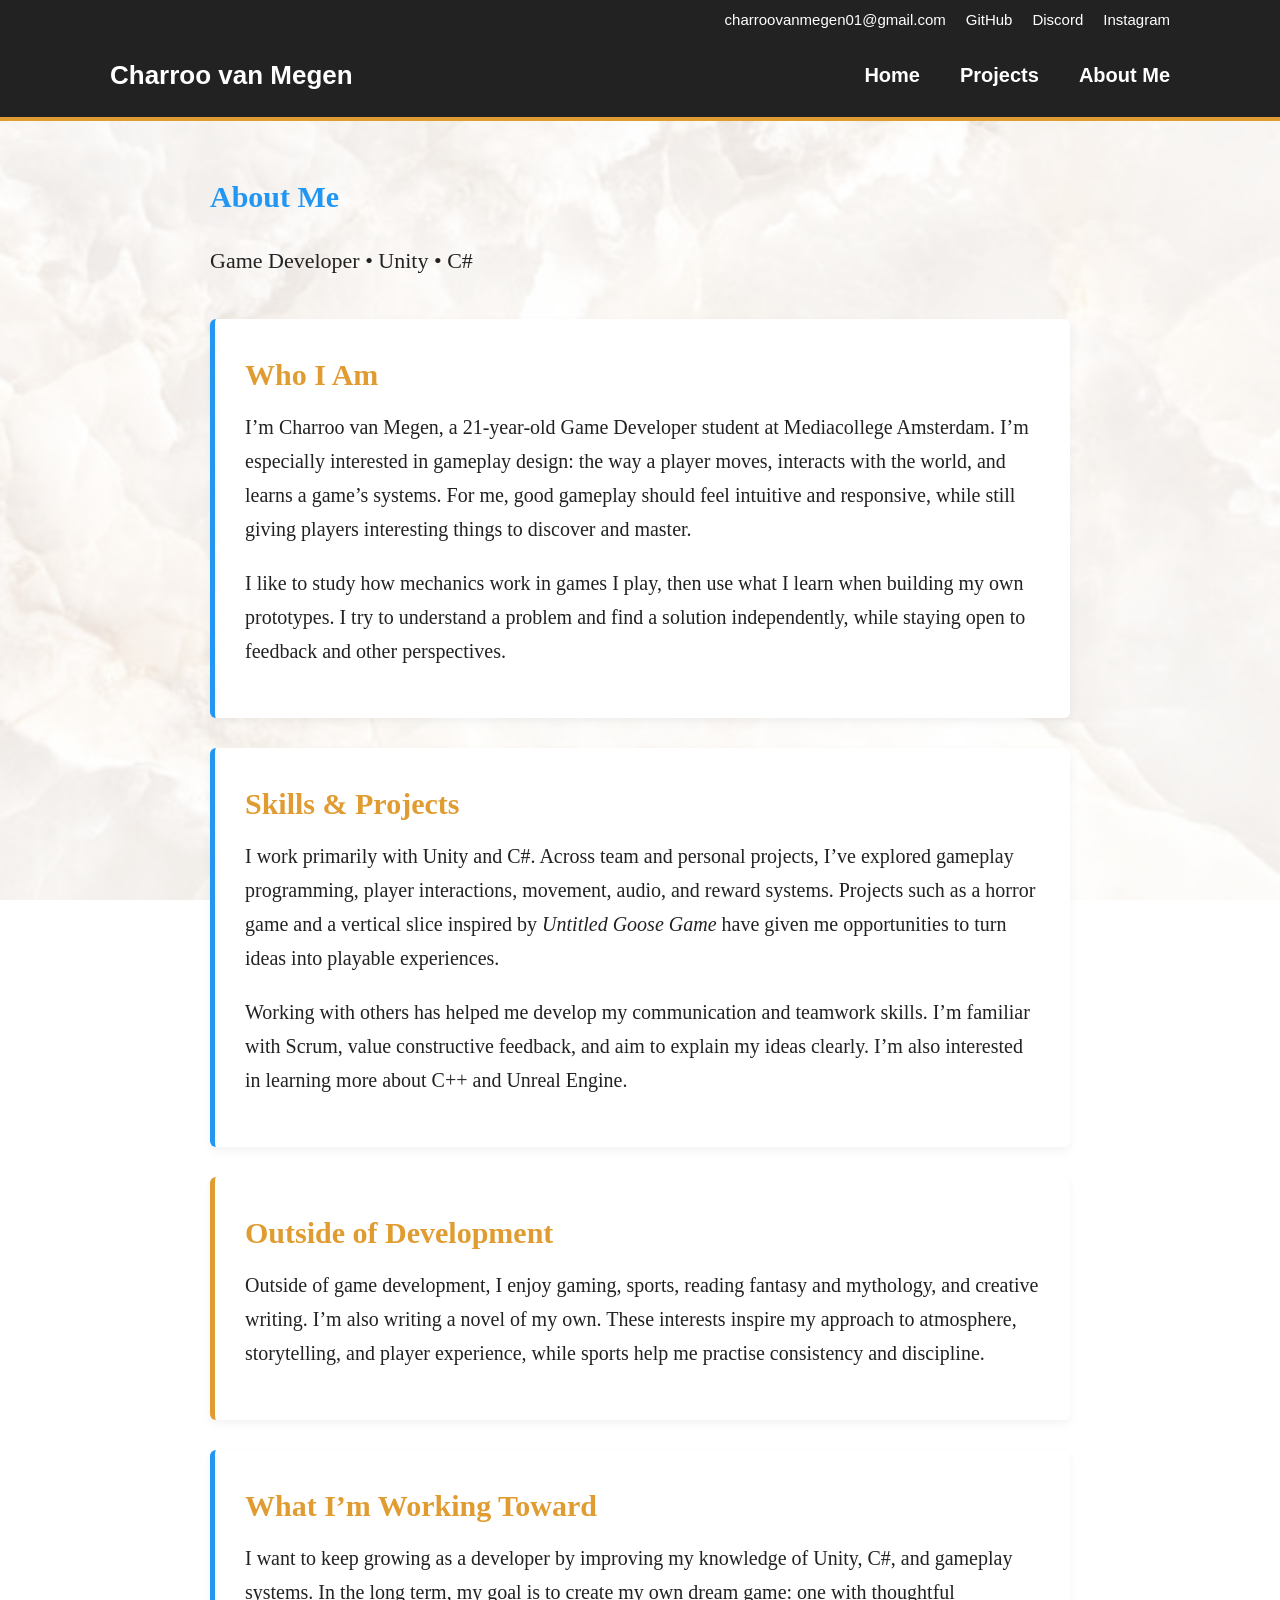
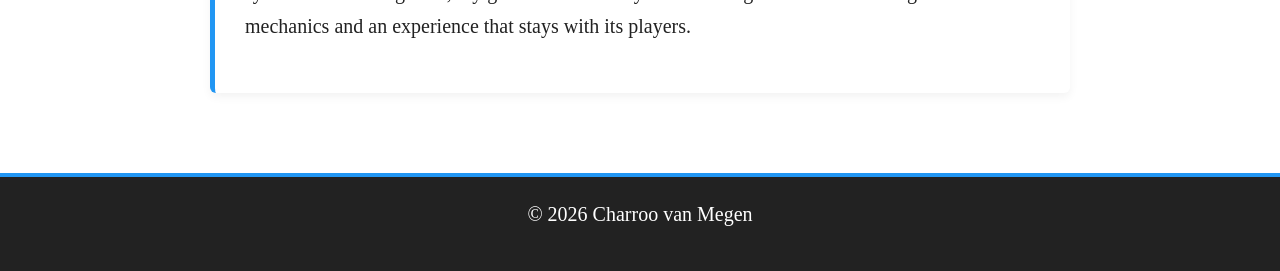
==== commit a05ae6e1: "cover ect gone" ====
--- a/about.html
+++ b/about.html
@@ -48,15 +48,7 @@
 
   <section class="about-section about-goal">
     <h2>Outside of Development</h2>
-    <p>Outside of game development, I enjoy gaming, sports, reading fantasy and mythology, and creative writing. Writing gives me a chance to explore characters, worlds, and story ideas in more depth; reading and playing games inspire me with new approaches to atmosphere and storytelling. Sports also help me practise consistency and discipline.</p>
-    <div class="novel-preview">
-      <img src="covGREENTEXT.png" alt="Cover of Unmade" loading="lazy">
-      <div>
-        <h3>Unmade</h3>
-        <p>My progression fantasy story follows a character facing memory loss and supernatural trials while searching for their identity.</p>
-        <a href="https://www.royalroad.com/fiction/140196/unmade" target="_blank" rel="noopener noreferrer">Read Unmade →</a>
-      </div>
-    </div>
+    <p>Outside of game development, I enjoy gaming, sports, reading fantasy and mythology, and creative writing. I’m also writing a novel of my own. These interests inspire my approach to atmosphere, storytelling, and player experience, while sports help me practise consistency and discipline.</p>
   </section>
 
   <section class="about-section">
